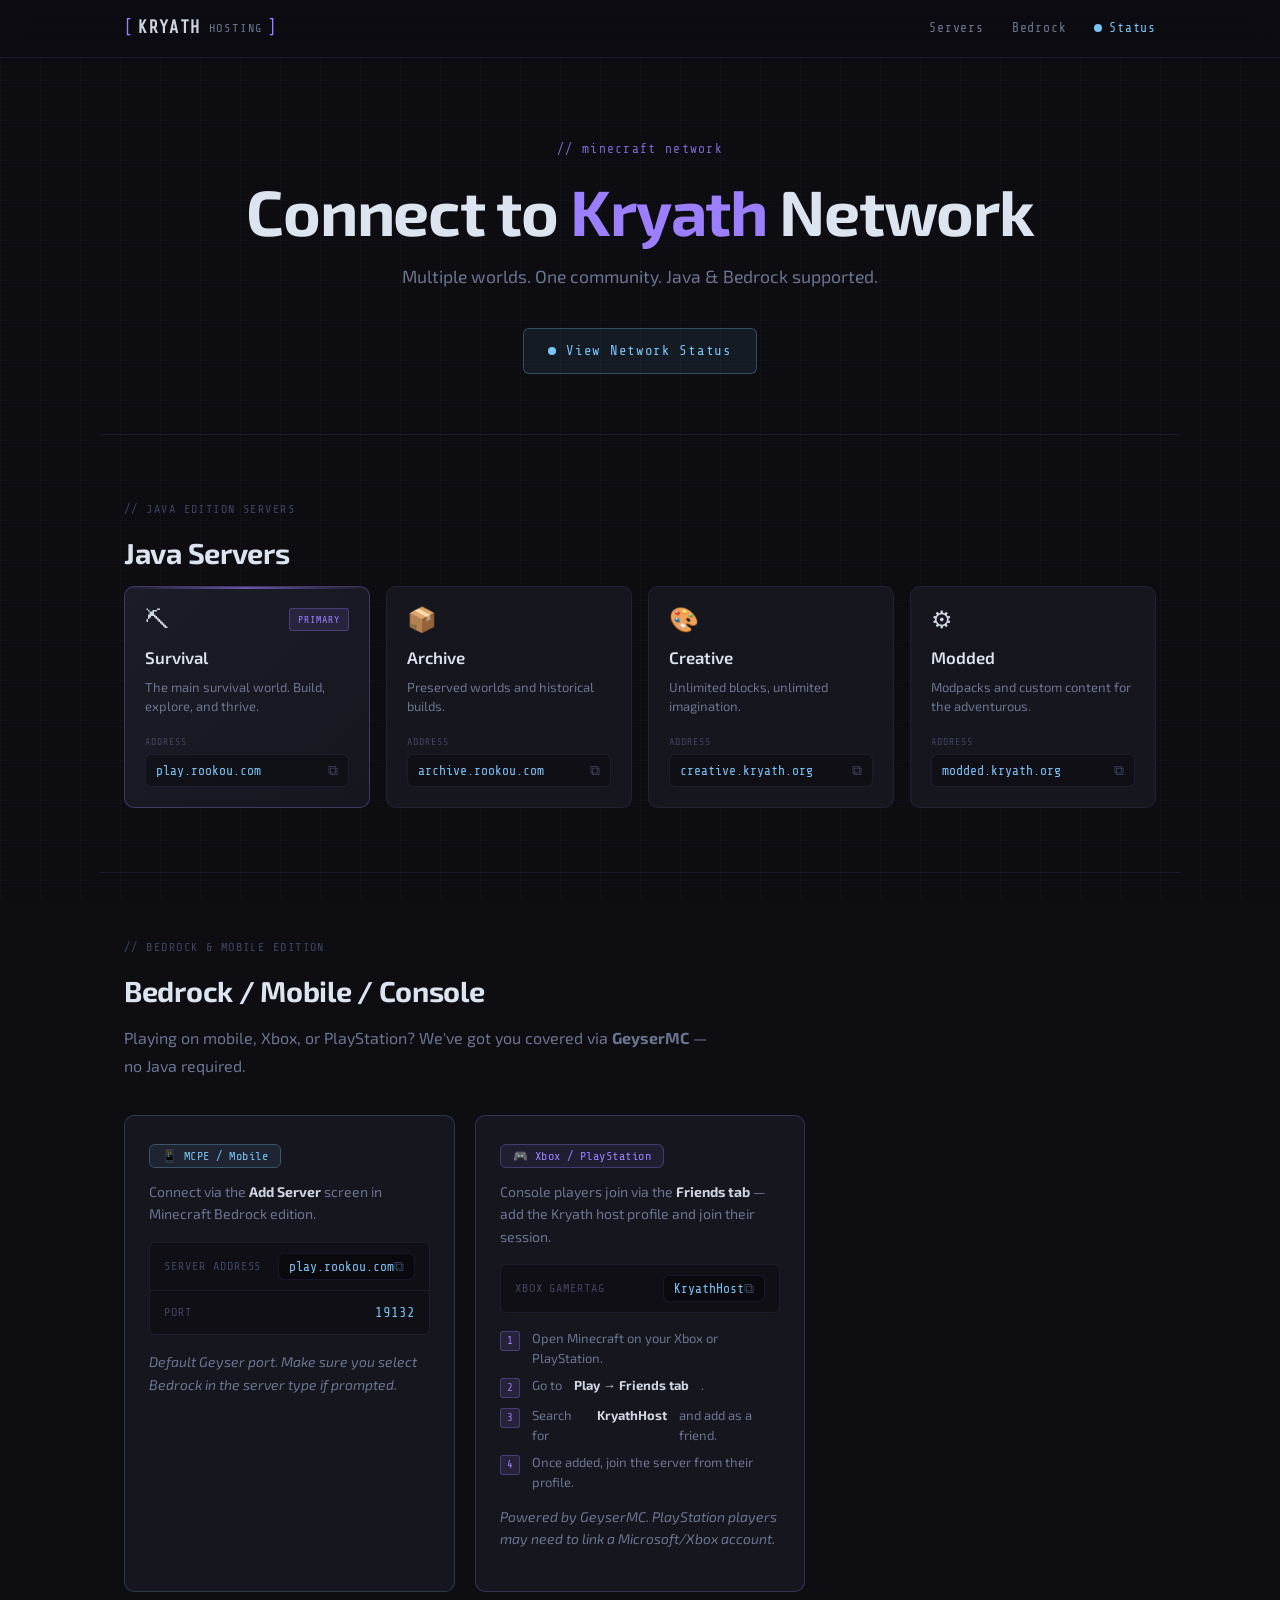
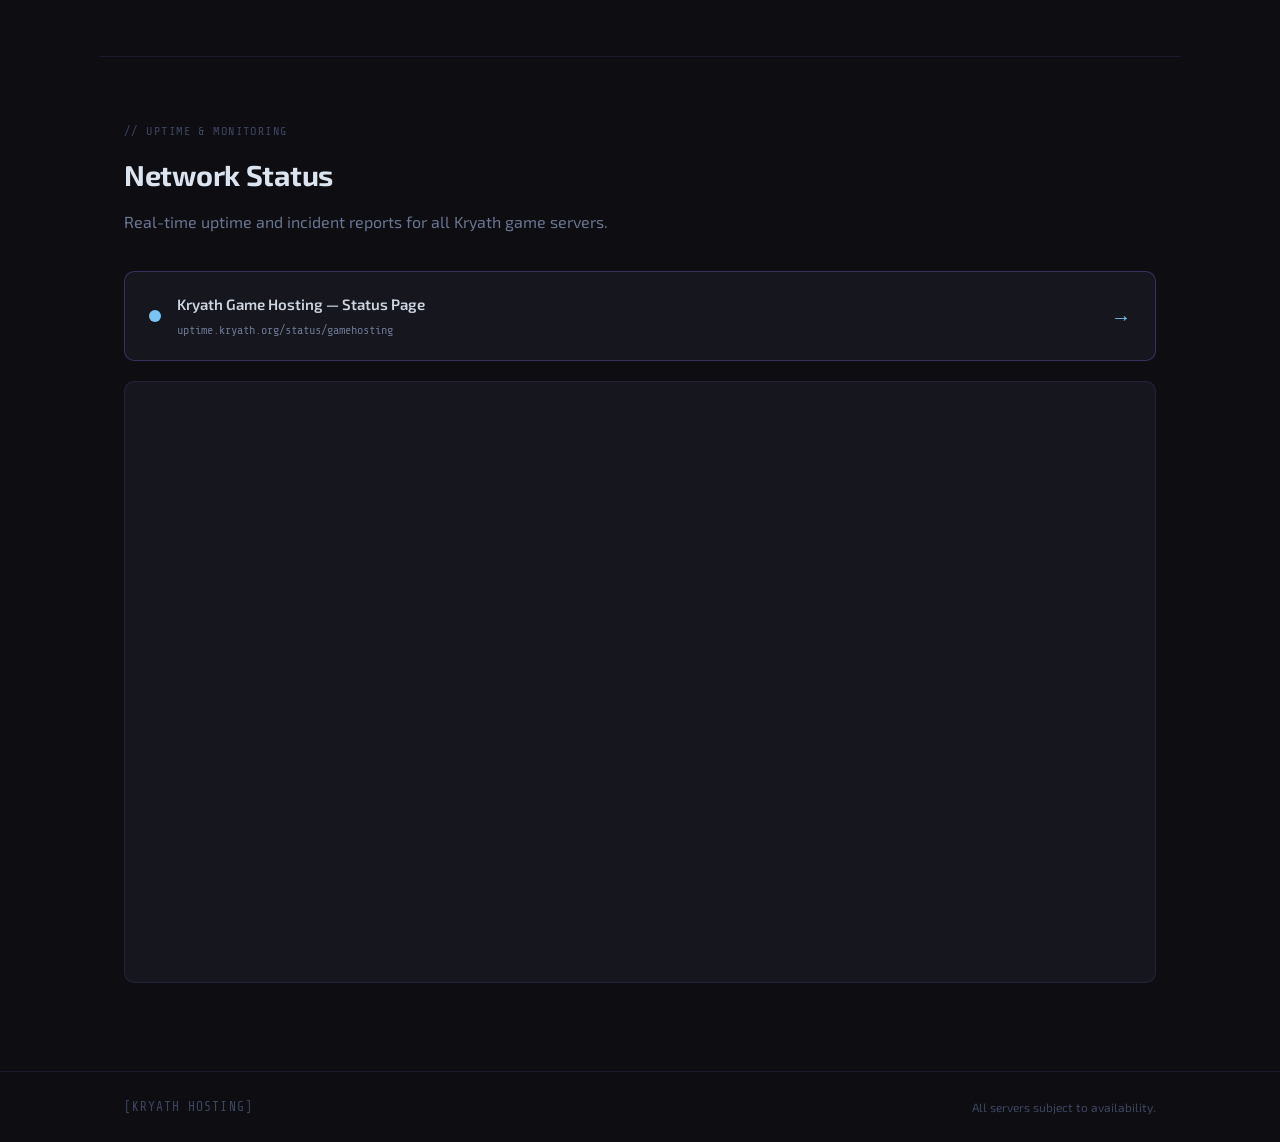
==== index.html @ 5b0176d7 "website" ====
<!DOCTYPE html>
<html lang="en">
<head>
  <meta charset="UTF-8" />
  <meta name="viewport" content="width=device-width, initial-scale=1.0" />
  <title>Kryath Hosting</title>
  <link rel="preconnect" href="https://fonts.googleapis.com" />
  <link rel="preconnect" href="https://fonts.gstatic.com" crossorigin />
  <link href="https://fonts.googleapis.com/css2?family=Share+Tech+Mono&family=Exo+2:wght@300;400;600;700&display=swap" rel="stylesheet" />
  <link rel="stylesheet" href="style.css" />
</head>
<body>

  <div class="grid-bg" aria-hidden="true"></div>
  <div class="scanline" aria-hidden="true"></div>

  <header>
    <div class="header-inner container">
      <div class="logo">
        <span class="logo-bracket">[</span>
        <span class="logo-text">KRYATH</span>
        <span class="logo-sub">HOSTING</span>
        <span class="logo-bracket">]</span>
      </div>
      <nav>
        <a href="#servers">Servers</a>
        <a href="#bedrock">Bedrock</a>
        <a href="#status" class="nav-status">
          <span class="pulse-dot"></span>Status
        </a>
      </nav>
    </div>
  </header>

  <main>

    <section class="hero container">
      <div class="hero-tag">// minecraft network</div>
      <h1>Connect to <span class="accent">Kryath</span> Network</h1>
      <p class="hero-sub">Multiple worlds. One community. Java &amp; Bedrock supported.</p>
      <a href="https://uptime.kryath.org/status/gamehosting" target="_blank" rel="noopener" class="btn-status">
        <span class="pulse-dot"></span>
        View Network Status
      </a>
    </section>

    <section id="servers" class="container section">
      <div class="section-label">// java edition servers</div>
      <h2>Java Servers</h2>
      <div class="server-grid">

        <div class="server-card featured">
          <div class="card-top">
            <div class="server-icon survival" aria-hidden="true">⛏</div>
            <div class="card-badge">Primary</div>
          </div>
          <h3>Survival</h3>
          <p class="card-desc">The main survival world. Build, explore, and thrive.</p>
          <div class="address-block">
            <span class="addr-label">Address</span>
            <button class="addr-copy" data-addr="play.rookou.com" onclick="copyAddr(this)">
              <span class="addr-text">play.rookou.com</span>
              <span class="copy-icon">⧉</span>
            </button>
          </div>
        </div>

        <div class="server-card">
          <div class="card-top">
            <div class="server-icon archive" aria-hidden="true">📦</div>
          </div>
          <h3>Archive</h3>
          <p class="card-desc">Preserved worlds and historical builds.</p>
          <div class="address-block">
            <span class="addr-label">Address</span>
            <button class="addr-copy" data-addr="archive.rookou.com" onclick="copyAddr(this)">
              <span class="addr-text">archive.rookou.com</span>
              <span class="copy-icon">⧉</span>
            </button>
          </div>
        </div>

        <div class="server-card">
          <div class="card-top">
            <div class="server-icon creative" aria-hidden="true">🎨</div>
          </div>
          <h3>Creative</h3>
          <p class="card-desc">Unlimited blocks, unlimited imagination.</p>
          <div class="address-block">
            <span class="addr-label">Address</span>
            <button class="addr-copy" data-addr="creative.kryath.org" onclick="copyAddr(this)">
              <span class="addr-text">creative.kryath.org</span>
              <span class="copy-icon">⧉</span>
            </button>
          </div>
        </div>

        <div class="server-card">
          <div class="card-top">
            <div class="server-icon modded" aria-hidden="true">⚙</div>
          </div>
          <h3>Modded</h3>
          <p class="card-desc">Modpacks and custom content for the adventurous.</p>
          <div class="address-block">
            <span class="addr-label">Address</span>
            <button class="addr-copy" data-addr="modded.kryath.org" onclick="copyAddr(this)">
              <span class="addr-text">modded.kryath.org</span>
              <span class="copy-icon">⧉</span>
            </button>
          </div>
        </div>

        <!-- ADD NEW SERVER CARDS HERE — copy a block from the template below -->

      </div>
    </section>

    <section id="bedrock" class="container section">
      <div class="section-label">// bedrock &amp; mobile edition</div>
      <h2>Bedrock / Mobile / Console</h2>
      <p class="section-intro">Playing on mobile, Xbox, or PlayStation? We've got you covered via <strong>GeyserMC</strong> — no Java required.</p>

      <div class="bedrock-grid">

        <div class="bedrock-card mcpe">
          <div class="bedrock-card-header">
            <span class="platform-badge mcpe-badge">📱 MCPE / Mobile</span>
          </div>
          <p>Connect via the <strong>Add Server</strong> screen in Minecraft Bedrock edition.</p>
          <div class="connection-table">
            <div class="conn-row">
              <span class="conn-key">Server Address</span>
              <button class="addr-copy inline" data-addr="play.rookou.com" onclick="copyAddr(this)">
                <span class="addr-text">play.rookou.com</span>
                <span class="copy-icon">⧉</span>
              </button>
            </div>
            <div class="conn-row">
              <span class="conn-key">Port</span>
              <span class="conn-val mono">19132</span>
            </div>
          </div>
          <p class="card-note">Default Geyser port. Make sure you select <em>Bedrock</em> in the server type if prompted.</p>
        </div>

        <div class="bedrock-card xbox">
          <div class="bedrock-card-header">
            <span class="platform-badge xbox-badge">🎮 Xbox / PlayStation</span>
          </div>
          <p>Console players join via the <strong>Friends tab</strong> — add the Kryath host profile and join their session.</p>
          <div class="connection-table">
            <div class="conn-row">
              <span class="conn-key">Xbox Gamertag</span>
              <button class="addr-copy inline" data-addr="KryathHost" onclick="copyAddr(this)">
                <span class="addr-text">KryathHost</span>
                <span class="copy-icon">⧉</span>
              </button>
            </div>
          </div>
          <ol class="steps">
            <li>Open Minecraft on your Xbox or PlayStation.</li>
            <li>Go to <strong>Play → Friends tab</strong>.</li>
            <li>Search for <strong>KryathHost</strong> and add as a friend.</li>
            <li>Once added, join the server from their profile.</li>
          </ol>
          <p class="card-note">Powered by GeyserMC. PlayStation players may need to link a Microsoft/Xbox account.</p>
        </div>

      </div>
    </section>

    <section id="status" class="container section">
      <div class="section-label">// uptime &amp; monitoring</div>
      <h2>Network Status</h2>
      <p class="section-intro">Real-time uptime and incident reports for all Kryath game servers.</p>
      <a href="https://uptime.kryath.org/status/gamehosting" target="_blank" rel="noopener" class="status-banner">
        <div class="status-banner-left">
          <span class="pulse-dot large"></span>
          <div>
            <span class="status-banner-title">Kryath Game Hosting — Status Page</span>
            <span class="status-banner-url">uptime.kryath.org/status/gamehosting</span>
          </div>
        </div>
        <span class="status-banner-arrow">→</span>
      </a>
      <div class="status-embed-wrap">
        <div class="embed-overlay" id="embedOverlay">
          <span class="pulse-dot"></span>
          <span class="embed-loading">Loading status page&hellip;</span>
        </div>
        <iframe
          src="https://uptime.kryath.org/status/gamehosting"
          title="Kryath Game Hosting Status"
          class="status-embed"
          loading="lazy"
          id="statusFrame"
        ></iframe>
      </div>
    </section>

  </main>

  <footer>
    <div class="container footer-inner">
      <span class="logo-small">[KRYATH HOSTING]</span>
      <span class="footer-copy">All servers subject to availability.</span>
    </div>
  </footer>

  <div class="toast" id="toast">Copied to clipboard!</div>

  <script src="main.js"></script>
</body>
</html>
---- style.css ----
*, *::before, *::after {
  box-sizing: border-box;
  margin: 0;
  padding: 0;
}

:root {
  --bg:          #0d0d12;
  --bg2:         #111118;
  --surface:     #16161f;
  --surface2:    #1c1c28;
  --surface3:    #222230;
  --border:      rgba(120, 100, 200, 0.15);
  --border-bright: rgba(120, 100, 200, 0.35);
  --purple:      #9b7fff;
  --purple-dim:  rgba(155, 127, 255, 0.08);
  --purple-glow: rgba(155, 127, 255, 0.14);
  --purple-dark: #6b50cc;
  --blue:        #7ac4f5;
  --blue-dim:    rgba(122, 196, 245, 0.08);
  --blue-glow:   rgba(122, 196, 245, 0.14);
  --text:        #cdd5e0;
  --text-muted:  #6a7590;
  --text-dim:    #3d4560;
  --yellow:      #f0c060;
  --font-mono:   'Share Tech Mono', monospace;
  --font-body:   'Exo 2', sans-serif;
  --radius:      6px;
  --radius-lg:   10px;
}

html { scroll-behavior: smooth; }

body {
  background: var(--bg);
  color: var(--text);
  font-family: var(--font-body);
  font-size: 16px;
  line-height: 1.7;
  min-height: 100vh;
  overflow-x: hidden;
}

/* grid bg */
.grid-bg {
  position: fixed;
  inset: 0;
  background-image:
    linear-gradient(rgba(120,100,200,0.05) 1px, transparent 1px),
    linear-gradient(90deg, rgba(120,100,200,0.05) 1px, transparent 1px);
  background-size: 40px 40px;
  pointer-events: none;
  z-index: 0;
}
.scanline {
  position: fixed;
  inset: 0;
  background: repeating-linear-gradient(
    0deg,
    transparent,
    transparent 2px,
    rgba(0,0,0,0.04) 2px,
    rgba(0,0,0,0.04) 4px
  );
  pointer-events: none;
  z-index: 0;
}

.container {
  max-width: 1080px;
  margin: 0 auto;
  padding: 0 24px;
  position: relative;
  z-index: 1;
}

/* header */
header {
  position: sticky;
  top: 0;
  z-index: 100;
  background: rgba(13, 13, 18, 0.92);
  backdrop-filter: blur(12px);
  border-bottom: 1px solid var(--border);
}
.header-inner {
  display: flex;
  align-items: center;
  justify-content: space-between;
  padding-top: 14px;
  padding-bottom: 14px;
}
.logo {
  font-family: var(--font-mono);
  font-size: 17px;
  letter-spacing: 0.08em;
  display: flex;
  align-items: center;
  gap: 4px;
}
.logo-bracket { color: var(--purple); }
.logo-text    { color: var(--text); font-weight: 700; }
.logo-sub     { color: var(--text-muted); font-size: 12px; letter-spacing: 0.15em; margin-left: 4px; }

nav { display: flex; align-items: center; gap: 28px; }
nav a {
  font-family: var(--font-mono);
  font-size: 13px;
  letter-spacing: 0.06em;
  color: var(--text-muted);
  text-decoration: none;
  transition: color 0.2s;
}
nav a:hover { color: var(--purple); }
.nav-status { display: flex; align-items: center; gap: 7px; color: var(--blue) !important; }
.nav-status:hover { color: var(--blue) !important; opacity: 0.8; }

/* pulse dot */
.pulse-dot {
  display: inline-block;
  width: 8px; height: 8px;
  border-radius: 50%;
  background: var(--blue);
  animation: pulse 2s ease-in-out infinite;
  flex-shrink: 0;
}
.pulse-dot.large { width: 12px; height: 12px; }
@keyframes pulse {
  0%,100% { opacity:1; box-shadow: 0 0 0 0 rgba(122,196,245,0.5); }
  50%      { opacity:0.7; box-shadow: 0 0 0 5px rgba(122,196,245,0); }
}

/* hero */
.hero { padding: 80px 24px 60px; text-align: center; }
.hero-tag {
  font-family: var(--font-mono);
  font-size: 13px;
  color: var(--purple);
  letter-spacing: 0.1em;
  margin-bottom: 16px;
  opacity: 0.8;
}
.hero h1 {
  font-size: clamp(2.4rem, 6vw, 4rem);
  font-weight: 700;
  letter-spacing: -0.02em;
  line-height: 1.1;
  margin-bottom: 16px;
  color: #dce4f0;
}
.accent { color: var(--purple); }
.hero-sub { font-size: 1.1rem; color: var(--text-muted); margin-bottom: 36px; }

.btn-status {
  display: inline-flex;
  align-items: center;
  gap: 10px;
  background: var(--blue-dim);
  border: 1px solid rgba(122,196,245,0.3);
  color: var(--blue);
  font-family: var(--font-mono);
  font-size: 14px;
  padding: 10px 24px;
  border-radius: var(--radius);
  text-decoration: none;
  letter-spacing: 0.05em;
  transition: background 0.2s, border-color 0.2s;
}
.btn-status:hover { background: var(--blue-glow); border-color: var(--blue); }

/* sections */
.section { padding: 64px 24px; border-top: 1px solid var(--border); }
.section-label {
  font-family: var(--font-mono);
  font-size: 12px;
  color: var(--text-dim);
  letter-spacing: 0.12em;
  margin-bottom: 10px;
  text-transform: uppercase;
}
.section h2 {
  font-size: 1.8rem;
  font-weight: 700;
  color: #dce4f0;
  margin-bottom: 8px;
  letter-spacing: -0.01em;
}
.section-intro { color: var(--text-muted); max-width: 600px; margin-bottom: 36px; }

/* server cards */
.server-grid {
  display: grid;
  grid-template-columns: repeat(auto-fill, minmax(220px, 1fr));
  gap: 16px;
}
.server-card {
  background: var(--surface);
  border: 1px solid var(--border);
  border-radius: var(--radius-lg);
  padding: 20px;
  transition: border-color 0.2s, background 0.2s;
  position: relative;
  overflow: hidden;
}
.server-card::before {
  content: '';
  position: absolute;
  top: 0; left: 0; right: 0;
  height: 2px;
  background: linear-gradient(90deg, transparent, var(--purple), transparent);
  opacity: 0;
  transition: opacity 0.3s;
}
.server-card:hover { border-color: var(--border-bright); background: var(--surface2); }
.server-card:hover::before { opacity: 1; }
.server-card.featured {
  border-color: rgba(155,127,255,0.3);
  background: linear-gradient(135deg, var(--surface2), var(--surface));
}
.server-card.featured::before { opacity: 0.6; }

.card-top {
  display: flex;
  align-items: center;
  justify-content: space-between;
  margin-bottom: 12px;
}
.server-icon { font-size: 24px; line-height: 1; }
.card-badge {
  font-family: var(--font-mono);
  font-size: 10px;
  letter-spacing: 0.1em;
  background: rgba(155,127,255,0.12);
  color: var(--purple);
  border: 1px solid rgba(155,127,255,0.3);
  padding: 2px 8px;
  border-radius: 3px;
  text-transform: uppercase;
}
.server-card h3 { font-size: 1.05rem; font-weight: 600; color: #dce4f0; margin-bottom: 6px; }
.card-desc { font-size: 13px; color: var(--text-muted); margin-bottom: 16px; line-height: 1.5; }

.address-block { display: flex; flex-direction: column; gap: 4px; }
.addr-label {
  font-family: var(--font-mono);
  font-size: 10px;
  color: var(--text-dim);
  letter-spacing: 0.1em;
  text-transform: uppercase;
}
.addr-copy {
  display: flex;
  align-items: center;
  justify-content: space-between;
  background: rgba(0,0,0,0.3);
  border: 1px solid var(--border);
  border-radius: var(--radius);
  padding: 7px 10px;
  cursor: pointer;
  width: 100%;
  transition: border-color 0.2s, background 0.2s;
}
.addr-copy:hover { border-color: var(--purple); background: var(--purple-glow); }
.addr-copy.copied { border-color: var(--blue); background: var(--blue-dim); }
.addr-text { font-family: var(--font-mono); font-size: 13px; color: var(--blue); }
.copy-icon { font-size: 14px; color: var(--text-dim); transition: color 0.2s; }
.addr-copy:hover .copy-icon { color: var(--purple); }
.card-note { font-size: 12px; color: var(--text-dim); margin-top: 10px; font-style: italic; }

/* bedrock */
.bedrock-grid {
  display: grid;
  grid-template-columns: repeat(auto-fill, minmax(300px, 1fr));
  gap: 20px;
}
.bedrock-card {
  background: var(--surface);
  border: 1px solid var(--border);
  border-radius: var(--radius-lg);
  padding: 24px;
}
.bedrock-card.xbox { border-color: rgba(155,127,255,0.25); }
.bedrock-card.mcpe { border-color: rgba(122,196,245,0.2); }
.bedrock-card-header { margin-bottom: 14px; }
.platform-badge {
  font-family: var(--font-mono);
  font-size: 12px;
  padding: 4px 12px;
  border-radius: var(--radius);
  letter-spacing: 0.04em;
}
.mcpe-badge {
  background: var(--blue-dim);
  color: var(--blue);
  border: 1px solid rgba(122,196,245,0.3);
}
.xbox-badge {
  background: var(--purple-dim);
  color: var(--purple);
  border: 1px solid rgba(155,127,255,0.3);
}
.bedrock-card p { font-size: 14px; color: var(--text-muted); margin-bottom: 16px; line-height: 1.6; }
.bedrock-card strong { color: var(--text); }

.connection-table {
  background: rgba(0,0,0,0.3);
  border: 1px solid var(--border);
  border-radius: var(--radius);
  overflow: hidden;
  margin-bottom: 16px;
}
.conn-row {
  display: flex;
  align-items: center;
  justify-content: space-between;
  padding: 10px 14px;
  gap: 12px;
  border-bottom: 1px solid var(--border);
}
.conn-row:last-child { border-bottom: none; }
.conn-key {
  font-family: var(--font-mono);
  font-size: 12px;
  color: var(--text-dim);
  text-transform: uppercase;
  letter-spacing: 0.08em;
  flex-shrink: 0;
}
.conn-val.mono { font-family: var(--font-mono); font-size: 14px; color: var(--blue); }
.addr-copy.inline { padding: 4px 10px; width: auto; }

/* steps */
.steps {
  list-style: none;
  counter-reset: step-counter;
  display: flex;
  flex-direction: column;
  gap: 8px;
  margin-bottom: 14px;
}
.steps li {
  counter-increment: step-counter;
  font-size: 13px;
  color: var(--text-muted);
  display: flex;
  gap: 12px;
  align-items: flex-start;
  line-height: 1.5;
}
.steps li::before {
  content: counter(step-counter);
  font-family: var(--font-mono);
  font-size: 11px;
  color: var(--purple);
  background: rgba(155,127,255,0.12);
  border: 1px solid rgba(155,127,255,0.3);
  width: 20px; height: 20px;
  border-radius: 3px;
  display: flex;
  align-items: center;
  justify-content: center;
  flex-shrink: 0;
  margin-top: 2px;
}
.steps li strong { color: var(--text); }

/* status banner */
.status-banner {
  display: flex;
  align-items: center;
  justify-content: space-between;
  background: var(--surface);
  border: 1px solid var(--border-bright);
  border-radius: var(--radius-lg);
  padding: 20px 24px;
  text-decoration: none;
  transition: background 0.2s, border-color 0.2s;
  margin-bottom: 20px;
}
.status-banner:hover { background: var(--surface2); border-color: var(--blue); }
.status-banner-left { display: flex; align-items: center; gap: 16px; }
.status-banner-title { display: block; font-size: 15px; font-weight: 600; color: var(--text); margin-bottom: 2px; }
.status-banner-url { display: block; font-family: var(--font-mono); font-size: 12px; color: var(--text-muted); }
.status-banner-arrow { font-size: 20px; color: var(--blue); transition: transform 0.2s; }
.status-banner:hover .status-banner-arrow { transform: translateX(4px); }

/* iframe embed */
.status-embed-wrap {
  position: relative;
  border: 1px solid var(--border);
  border-radius: var(--radius-lg);
  overflow: hidden;
  background: var(--surface);
  min-height: 500px;
}
.embed-overlay {
  position: absolute;
  inset: 0;
  display: flex;
  align-items: center;
  justify-content: center;
  gap: 12px;
  font-family: var(--font-mono);
  font-size: 13px;
  color: var(--text-muted);
  background: var(--surface);
  z-index: 2;
  transition: opacity 0.4s;
}
.embed-overlay.hidden { opacity: 0; pointer-events: none; }
.embed-loading { letter-spacing: 0.06em; }
.status-embed {
  display: block;
  width: 100%;
  height: 600px;
  border: none;
  background: transparent;
  position: relative;
  z-index: 1;
}

/* footer */
footer { border-top: 1px solid var(--border); padding: 24px 0; margin-top: 24px; position: relative; z-index: 1; }
.footer-inner { display: flex; align-items: center; justify-content: space-between; }
.logo-small { font-family: var(--font-mono); font-size: 13px; color: var(--text-dim); letter-spacing: 0.08em; }
.footer-copy { font-size: 12px; color: var(--text-dim); }

/* toast */
.toast {
  position: fixed;
  bottom: 28px;
  left: 50%;
  transform: translateX(-50%) translateY(12px);
  background: var(--purple);
  color: #0d0a1e;
  font-family: var(--font-mono);
  font-size: 13px;
  font-weight: 700;
  padding: 8px 20px;
  border-radius: var(--radius);
  opacity: 0;
  pointer-events: none;
  transition: opacity 0.2s, transform 0.2s;
  z-index: 9999;
  letter-spacing: 0.06em;
}
.toast.show { opacity: 1; transform: translateX(-50%) translateY(0); }

/* responsive */
@media (max-width: 600px) {
  nav { gap: 16px; }
  .nav-status span:not(.pulse-dot) { display: none; }
  .hero { padding: 48px 24px 40px; }
  .server-grid { grid-template-columns: 1fr 1fr; }
  .bedrock-grid { grid-template-columns: 1fr; }
  .footer-inner { flex-direction: column; gap: 6px; text-align: center; }
}
@media (max-width: 420px) {
  .server-grid { grid-template-columns: 1fr; }
}
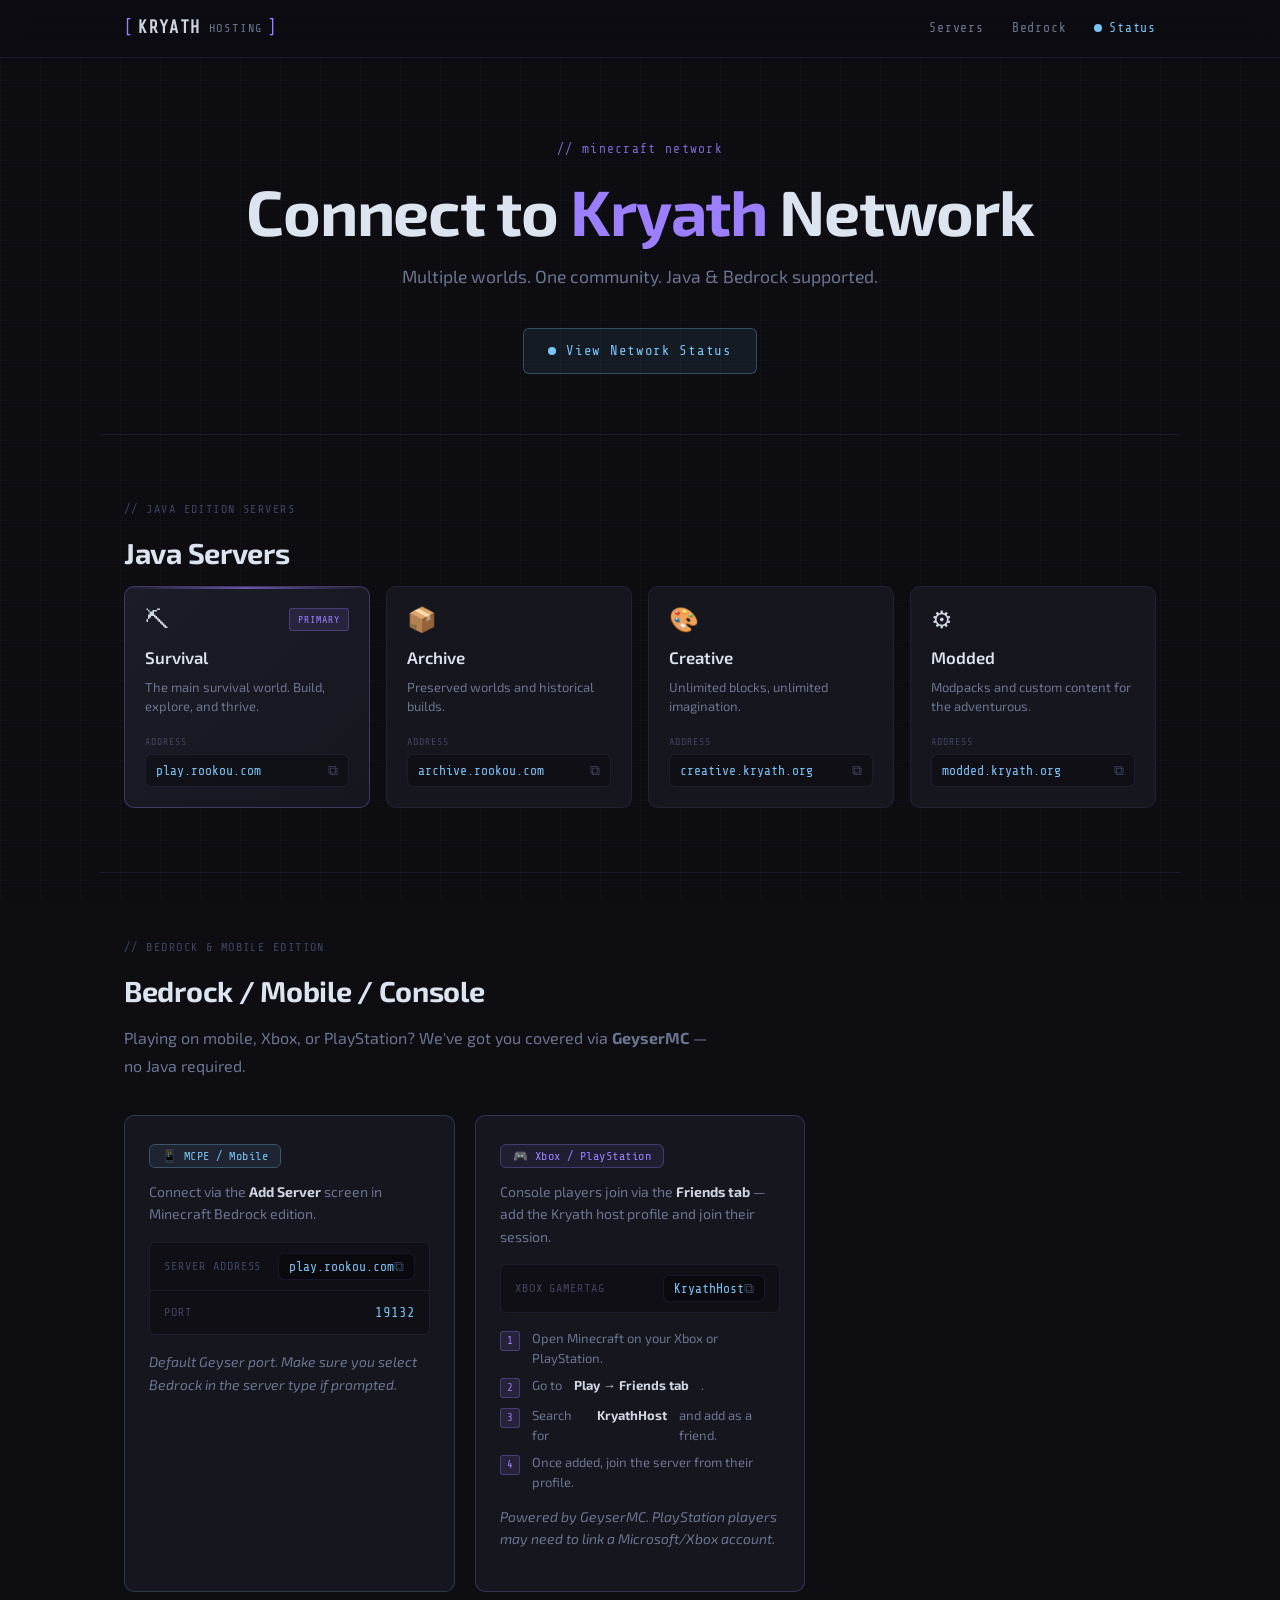
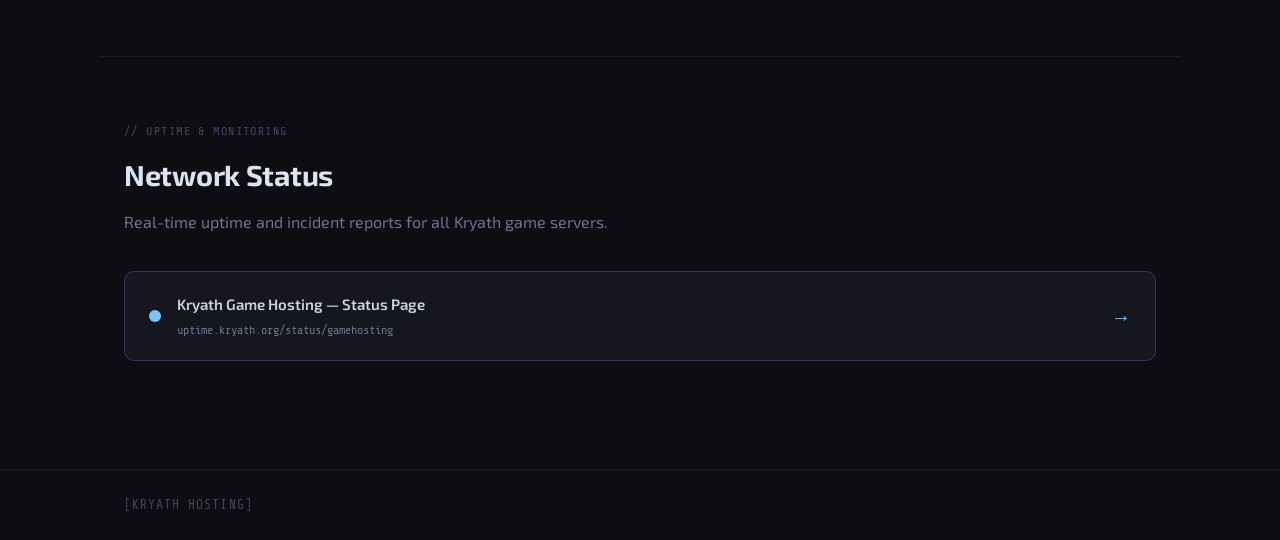
==== commit 70fe115f: "removed dead embed" ====
--- a/index.html
+++ b/index.html
@@ -183,19 +183,6 @@
         </div>
         <span class="status-banner-arrow">→</span>
       </a>
-      <div class="status-embed-wrap">
-        <div class="embed-overlay" id="embedOverlay">
-          <span class="pulse-dot"></span>
-          <span class="embed-loading">Loading status page&hellip;</span>
-        </div>
-        <iframe
-          src="https://uptime.kryath.org/status/gamehosting"
-          title="Kryath Game Hosting Status"
-          class="status-embed"
-          loading="lazy"
-          id="statusFrame"
-        ></iframe>
-      </div>
     </section>
 
   </main>
@@ -203,7 +190,6 @@
   <footer>
     <div class="container footer-inner">
       <span class="logo-small">[KRYATH HOSTING]</span>
-      <span class="footer-copy">All servers subject to availability.</span>
     </div>
   </footer>
 
--- a/style.css
+++ b/style.css
@@ -384,41 +384,6 @@
 .status-banner-arrow { font-size: 20px; color: var(--blue); transition: transform 0.2s; }
 .status-banner:hover .status-banner-arrow { transform: translateX(4px); }
 
-/* iframe embed */
-.status-embed-wrap {
-  position: relative;
-  border: 1px solid var(--border);
-  border-radius: var(--radius-lg);
-  overflow: hidden;
-  background: var(--surface);
-  min-height: 500px;
-}
-.embed-overlay {
-  position: absolute;
-  inset: 0;
-  display: flex;
-  align-items: center;
-  justify-content: center;
-  gap: 12px;
-  font-family: var(--font-mono);
-  font-size: 13px;
-  color: var(--text-muted);
-  background: var(--surface);
-  z-index: 2;
-  transition: opacity 0.4s;
-}
-.embed-overlay.hidden { opacity: 0; pointer-events: none; }
-.embed-loading { letter-spacing: 0.06em; }
-.status-embed {
-  display: block;
-  width: 100%;
-  height: 600px;
-  border: none;
-  background: transparent;
-  position: relative;
-  z-index: 1;
-}
-
 /* footer */
 footer { border-top: 1px solid var(--border); padding: 24px 0; margin-top: 24px; position: relative; z-index: 1; }
 .footer-inner { display: flex; align-items: center; justify-content: space-between; }
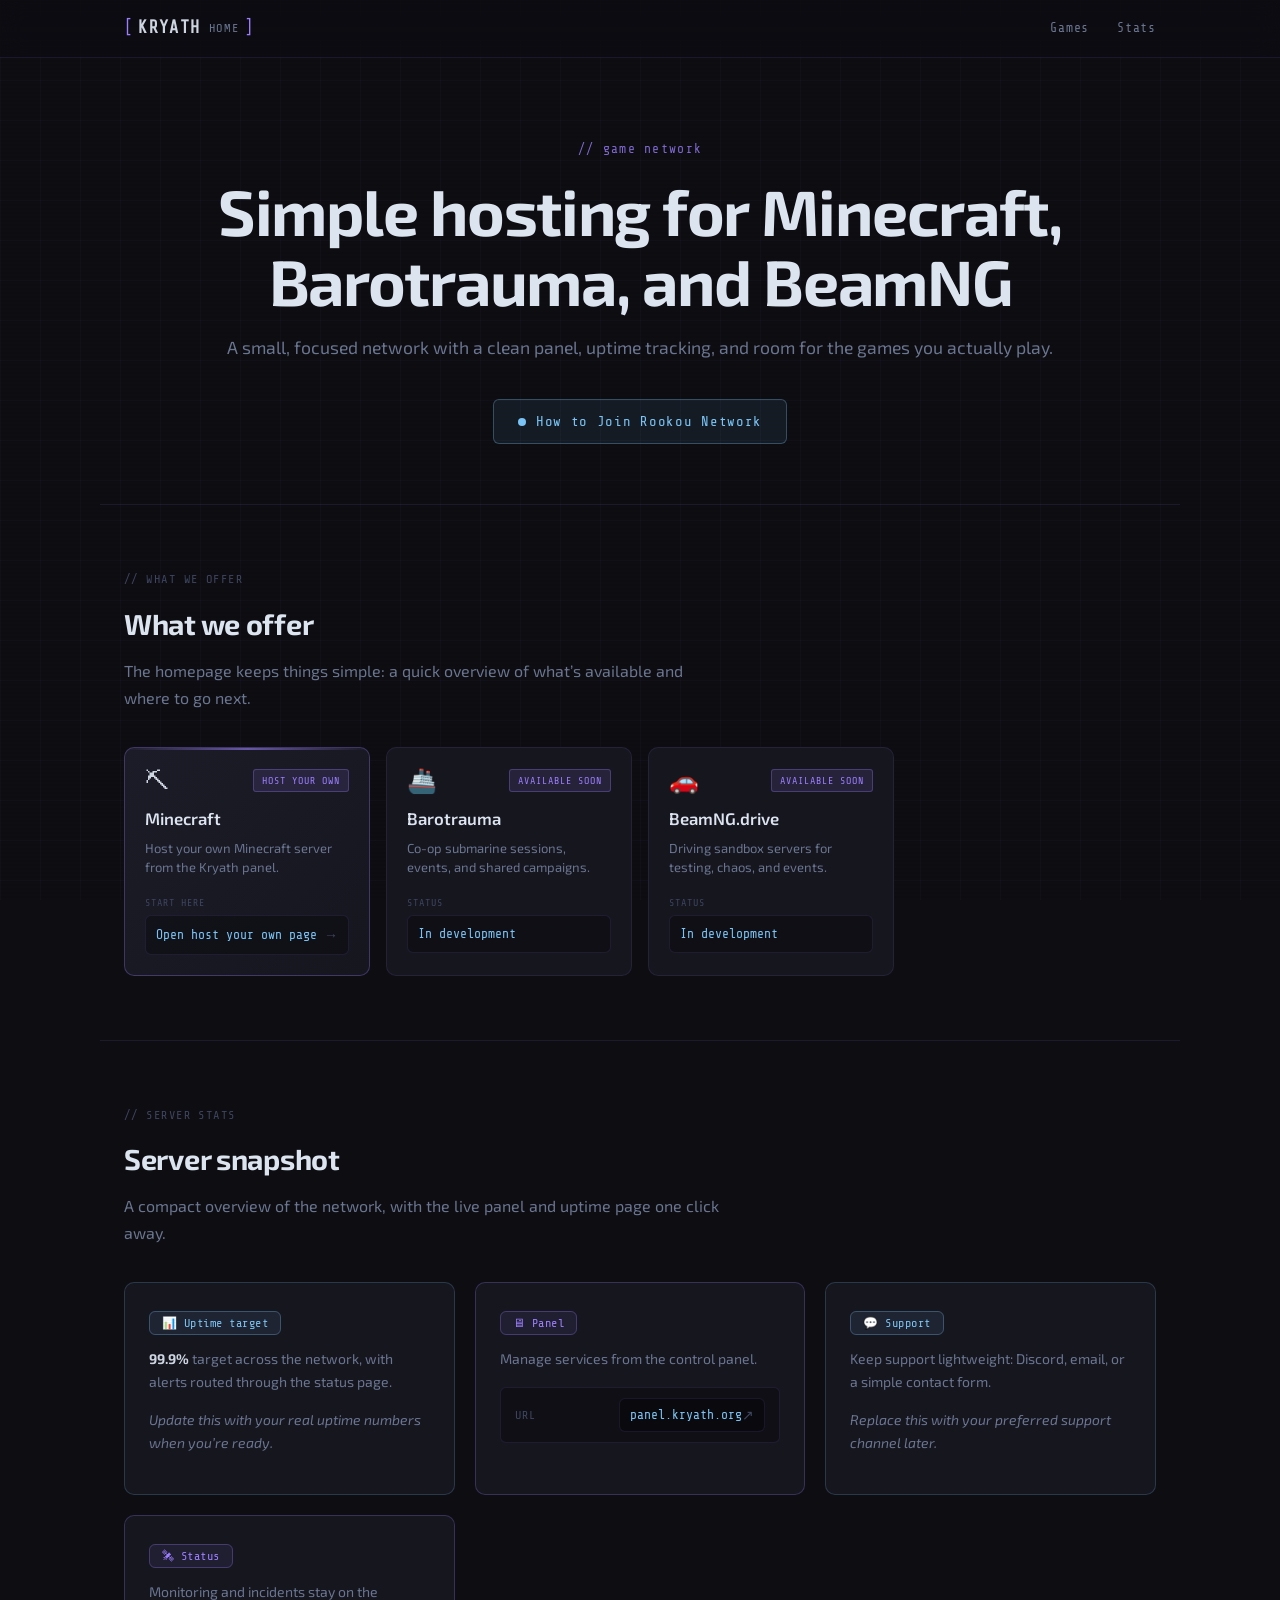
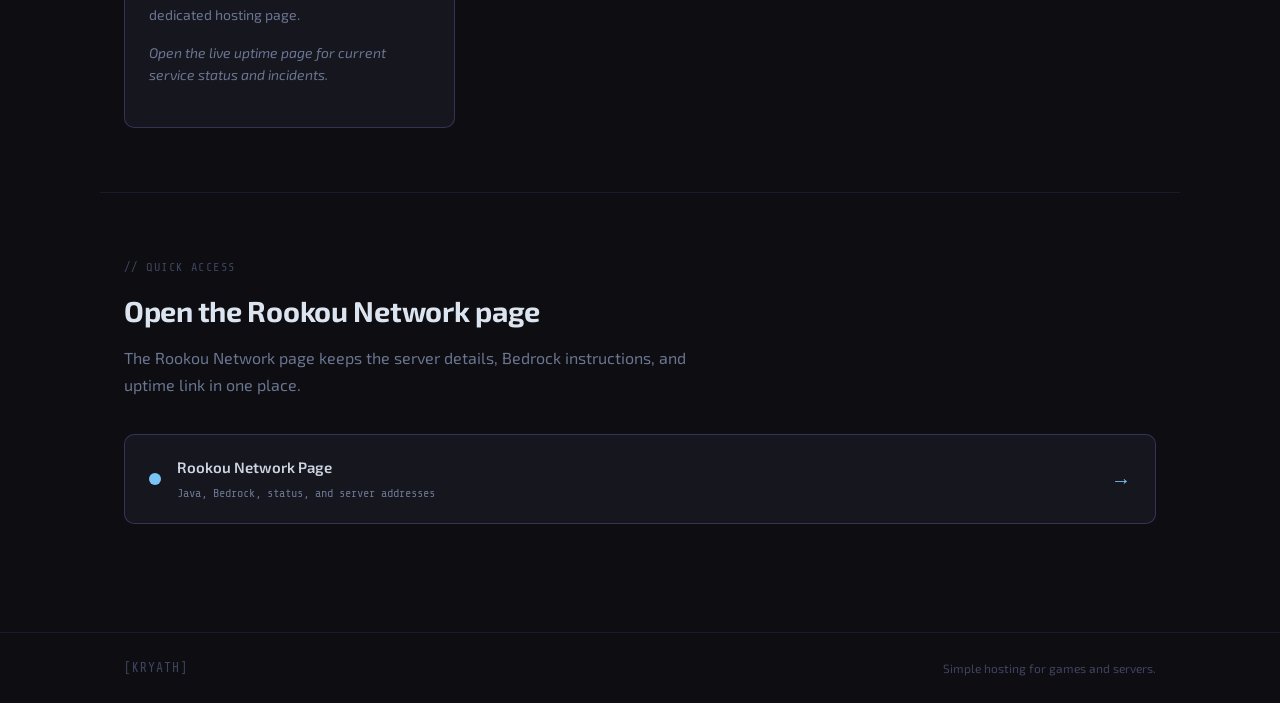
==== commit fe18e7e6: "updated info" ====
--- a/index.html
+++ b/index.html
@@ -3,7 +3,7 @@
 <head>
   <meta charset="UTF-8" />
   <meta name="viewport" content="width=device-width, initial-scale=1.0" />
-  <title>Kryath Hosting</title>
+  <title>Kryath</title>
   <link rel="preconnect" href="https://fonts.googleapis.com" />
   <link rel="preconnect" href="https://fonts.gstatic.com" crossorigin />
   <link href="https://fonts.googleapis.com/css2?family=Share+Tech+Mono&family=Exo+2:wght@300;400;600;700&display=swap" rel="stylesheet" />
@@ -19,15 +19,12 @@
       <div class="logo">
         <span class="logo-bracket">[</span>
         <span class="logo-text">KRYATH</span>
-        <span class="logo-sub">HOSTING</span>
+        <span class="logo-sub">HOME</span>
         <span class="logo-bracket">]</span>
       </div>
       <nav>
-        <a href="#servers">Servers</a>
-        <a href="#bedrock">Bedrock</a>
-        <a href="#status" class="nav-status">
-          <span class="pulse-dot"></span>Status
-        </a>
+        <a href="#games">Games</a>
+        <a href="#stats">Stats</a>
       </nav>
     </div>
   </header>
@@ -35,150 +32,132 @@
   <main>
 
     <section class="hero container">
-      <div class="hero-tag">// minecraft network</div>
-      <h1>Connect to <span class="accent">Kryath</span> Network</h1>
-      <p class="hero-sub">Multiple worlds. One community. Java &amp; Bedrock supported.</p>
-      <a href="https://uptime.kryath.org/status/gamehosting" target="_blank" rel="noopener" class="btn-status">
-        <span class="pulse-dot"></span>
-        View Network Status
-      </a>
+      <div class="hero-tag">// game network</div>
+      <h1>Simple hosting for Minecraft, Barotrauma, and BeamNG</h1>
+      <p class="hero-sub">A small, focused network with a clean panel, uptime tracking, and room for the games you actually play.</p>
+      <div class="hero-actions">
+        <a href="rookounetwork.html" class="btn-status">
+          <span class="pulse-dot"></span>
+          How to Join Rookou Network
+        </a>
+      </div>
     </section>
 
-    <section id="servers" class="container section">
-      <div class="section-label">// java edition servers</div>
-      <h2>Java Servers</h2>
+    <section id="games" class="container section">
+      <div class="section-label">// what we offer</div>
+      <h2>What we offer</h2>
+      <p class="section-intro">The homepage keeps things simple: a quick overview of what’s available and where to go next.</p>
       <div class="server-grid">
 
-        <div class="server-card featured">
+        <a class="server-card featured card-link" href="host.html" aria-label="Open host your own Minecraft page">
           <div class="card-top">
             <div class="server-icon survival" aria-hidden="true">⛏</div>
-            <div class="card-badge">Primary</div>
+            <div class="card-badge">Host your own</div>
           </div>
-          <h3>Survival</h3>
-          <p class="card-desc">The main survival world. Build, explore, and thrive.</p>
+          <h3>Minecraft</h3>
+          <p class="card-desc">Host your own Minecraft server from the Kryath panel.</p>
           <div class="address-block">
-            <span class="addr-label">Address</span>
-            <button class="addr-copy" data-addr="play.rookou.com" onclick="copyAddr(this)">
-              <span class="addr-text">play.rookou.com</span>
-              <span class="copy-icon">⧉</span>
-            </button>
+            <span class="addr-label">Start here</span>
+            <span class="addr-copy static">
+              <span class="addr-text">Open host your own page</span>
+              <span class="copy-icon">→</span>
+            </span>
+          </div>
+        </a>
+
+        <div class="server-card">
+          <div class="card-top">
+            <div class="server-icon archive" aria-hidden="true">🚢</div>
+            <div class="card-badge">Available soon</div>
+          </div>
+          <h3>Barotrauma</h3>
+          <p class="card-desc">Co-op submarine sessions, events, and shared campaigns.</p>
+          <div class="address-block">
+            <span class="addr-label">Status</span>
+            <span class="addr-copy static">
+              <span class="addr-text">In development</span>
+            </span>
           </div>
         </div>
 
         <div class="server-card">
           <div class="card-top">
-            <div class="server-icon archive" aria-hidden="true">📦</div>
+            <div class="server-icon creative" aria-hidden="true">🚗</div>
+            <div class="card-badge">Available soon</div>
           </div>
-          <h3>Archive</h3>
-          <p class="card-desc">Preserved worlds and historical builds.</p>
+          <h3>BeamNG.drive</h3>
+          <p class="card-desc">Driving sandbox servers for testing, chaos, and events.</p>
           <div class="address-block">
-            <span class="addr-label">Address</span>
-            <button class="addr-copy" data-addr="archive.rookou.com" onclick="copyAddr(this)">
-              <span class="addr-text">archive.rookou.com</span>
-              <span class="copy-icon">⧉</span>
-            </button>
+            <span class="addr-label">Status</span>
+            <span class="addr-copy static">
+              <span class="addr-text">In development</span>
+            </span>
           </div>
         </div>
-
-        <div class="server-card">
-          <div class="card-top">
-            <div class="server-icon creative" aria-hidden="true">🎨</div>
-          </div>
-          <h3>Creative</h3>
-          <p class="card-desc">Unlimited blocks, unlimited imagination.</p>
-          <div class="address-block">
-            <span class="addr-label">Address</span>
-            <button class="addr-copy" data-addr="creative.kryath.org" onclick="copyAddr(this)">
-              <span class="addr-text">creative.kryath.org</span>
-              <span class="copy-icon">⧉</span>
-            </button>
-          </div>
-        </div>
-
-        <div class="server-card">
-          <div class="card-top">
-            <div class="server-icon modded" aria-hidden="true">⚙</div>
-          </div>
-          <h3>Modded</h3>
-          <p class="card-desc">Modpacks and custom content for the adventurous.</p>
-          <div class="address-block">
-            <span class="addr-label">Address</span>
-            <button class="addr-copy" data-addr="modded.kryath.org" onclick="copyAddr(this)">
-              <span class="addr-text">modded.kryath.org</span>
-              <span class="copy-icon">⧉</span>
-            </button>
-          </div>
-        </div>
-
-        <!-- ADD NEW SERVER CARDS HERE — copy a block from the template below -->
 
       </div>
     </section>
 
-    <section id="bedrock" class="container section">
-      <div class="section-label">// bedrock &amp; mobile edition</div>
-      <h2>Bedrock / Mobile / Console</h2>
-      <p class="section-intro">Playing on mobile, Xbox, or PlayStation? We've got you covered via <strong>GeyserMC</strong> — no Java required.</p>
+    <section id="stats" class="container section">
+      <div class="section-label">// server stats</div>
+      <h2>Server snapshot</h2>
+      <p class="section-intro">A compact overview of the network, with the live panel and uptime page one click away.</p>
 
       <div class="bedrock-grid">
 
         <div class="bedrock-card mcpe">
           <div class="bedrock-card-header">
-            <span class="platform-badge mcpe-badge">📱 MCPE / Mobile</span>
+            <span class="platform-badge mcpe-badge">📊 Uptime target</span>
           </div>
-          <p>Connect via the <strong>Add Server</strong> screen in Minecraft Bedrock edition.</p>
+          <p><strong>99.9%</strong> target across the network, with alerts routed through the status page.</p>
+          <p class="card-note">Update this with your real uptime numbers when you’re ready.</p>
+        </div>
+
+        <a class="bedrock-card xbox card-link" href="https://panel.kryath.org" target="_blank" rel="noopener" aria-label="Open server panel">
+          <div class="bedrock-card-header">
+            <span class="platform-badge xbox-badge">🖥 Panel</span>
+          </div>
+          <p>Manage services from the control panel.</p>
           <div class="connection-table">
             <div class="conn-row">
-              <span class="conn-key">Server Address</span>
-              <button class="addr-copy inline" data-addr="play.rookou.com" onclick="copyAddr(this)">
-                <span class="addr-text">play.rookou.com</span>
-                <span class="copy-icon">⧉</span>
-              </button>
-            </div>
-            <div class="conn-row">
-              <span class="conn-key">Port</span>
-              <span class="conn-val mono">19132</span>
+              <span class="conn-key">URL</span>
+              <span class="addr-copy inline static">
+                <span class="addr-text">panel.kryath.org</span>
+                <span class="copy-icon">↗</span>
+              </span>
             </div>
           </div>
-          <p class="card-note">Default Geyser port. Make sure you select <em>Bedrock</em> in the server type if prompted.</p>
+        </a>
+
+        <div class="bedrock-card mcpe">
+          <div class="bedrock-card-header">
+            <span class="platform-badge mcpe-badge">💬 Support</span>
+          </div>
+          <p>Keep support lightweight: Discord, email, or a simple contact form.</p>
+          <p class="card-note">Replace this with your preferred support channel later.</p>
         </div>
 
-        <div class="bedrock-card xbox">
+        <a class="bedrock-card xbox card-link" href="https://uptime.kryath.org/status/gamehosting" target="_blank" rel="noopener" aria-label="Open live uptime status page">
           <div class="bedrock-card-header">
-            <span class="platform-badge xbox-badge">🎮 Xbox / PlayStation</span>
+            <span class="platform-badge xbox-badge">🛰 Status</span>
           </div>
-          <p>Console players join via the <strong>Friends tab</strong> — add the Kryath host profile and join their session.</p>
-          <div class="connection-table">
-            <div class="conn-row">
-              <span class="conn-key">Xbox Gamertag</span>
-              <button class="addr-copy inline" data-addr="KryathHost" onclick="copyAddr(this)">
-                <span class="addr-text">KryathHost</span>
-                <span class="copy-icon">⧉</span>
-              </button>
-            </div>
-          </div>
-          <ol class="steps">
-            <li>Open Minecraft on your Xbox or PlayStation.</li>
-            <li>Go to <strong>Play → Friends tab</strong>.</li>
-            <li>Search for <strong>KryathHost</strong> and add as a friend.</li>
-            <li>Once added, join the server from their profile.</li>
-          </ol>
-          <p class="card-note">Powered by GeyserMC. PlayStation players may need to link a Microsoft/Xbox account.</p>
-        </div>
+          <p>Monitoring and incidents stay on the dedicated hosting page.</p>
+          <p class="card-note">Open the live uptime page for current service status and incidents.</p>
+        </a>
 
       </div>
     </section>
 
-    <section id="status" class="container section">
-      <div class="section-label">// uptime &amp; monitoring</div>
-      <h2>Network Status</h2>
-      <p class="section-intro">Real-time uptime and incident reports for all Kryath game servers.</p>
-      <a href="https://uptime.kryath.org/status/gamehosting" target="_blank" rel="noopener" class="status-banner">
+    <section class="container section">
+      <div class="section-label">// quick access</div>
+      <h2>Open the Rookou Network page</h2>
+      <p class="section-intro">The Rookou Network page keeps the server details, Bedrock instructions, and uptime link in one place.</p>
+      <a href="rookounetwork.html" target="_self" class="status-banner">
         <div class="status-banner-left">
           <span class="pulse-dot large"></span>
           <div>
-            <span class="status-banner-title">Kryath Game Hosting — Status Page</span>
-            <span class="status-banner-url">uptime.kryath.org/status/gamehosting</span>
+            <span class="status-banner-title">Rookou Network Page</span>
+            <span class="status-banner-url">Java, Bedrock, status, and server addresses</span>
           </div>
         </div>
         <span class="status-banner-arrow">→</span>
@@ -189,11 +168,10 @@
 
   <footer>
     <div class="container footer-inner">
-      <span class="logo-small">[KRYATH HOSTING]</span>
+      <span class="logo-small">[KRYATH]</span>
+      <span class="footer-copy">Simple hosting for games and servers.</span>
     </div>
   </footer>
-
-  <div class="toast" id="toast">Copied to clipboard!</div>
 
   <script src="main.js"></script>
 </body>
--- a/style.css
+++ b/style.css
@@ -167,6 +167,21 @@
   transition: background 0.2s, border-color 0.2s;
 }
 .btn-status:hover { background: var(--blue-glow); border-color: var(--blue); }
+.btn-status.secondary {
+  background: transparent;
+  color: var(--text);
+  border-color: var(--border-bright);
+}
+.btn-status.secondary:hover {
+  background: var(--surface2);
+  border-color: var(--blue);
+}
+.hero-actions {
+  display: flex;
+  justify-content: center;
+  gap: 12px;
+  flex-wrap: wrap;
+}
 
 /* sections */
 .section { padding: 64px 24px; border-top: 1px solid var(--border); }
@@ -202,6 +217,13 @@
   position: relative;
   overflow: hidden;
 }
+.server-card.card-link,
+.bedrock-card.card-link {
+  display: block;
+  color: inherit;
+  text-decoration: none;
+  cursor: pointer;
+}
 .server-card::before {
   content: '';
   position: absolute;
@@ -265,6 +287,12 @@
 .addr-text { font-family: var(--font-mono); font-size: 13px; color: var(--blue); }
 .copy-icon { font-size: 14px; color: var(--text-dim); transition: color 0.2s; }
 .addr-copy:hover .copy-icon { color: var(--purple); }
+.addr-copy.static {
+  cursor: default;
+  pointer-events: none;
+  text-decoration: none;
+}
+.addr-copy.static:hover { border-color: var(--border); background: rgba(0,0,0,0.3); }
 .card-note { font-size: 12px; color: var(--text-dim); margin-top: 10px; font-style: italic; }
 
 /* bedrock */
@@ -278,7 +306,9 @@
   border: 1px solid var(--border);
   border-radius: var(--radius-lg);
   padding: 24px;
-}
+  transition: border-color 0.2s, background 0.2s;
+}
+.bedrock-card.card-link:hover { border-color: var(--border-bright); background: var(--surface2); }
 .bedrock-card.xbox { border-color: rgba(155,127,255,0.25); }
 .bedrock-card.mcpe { border-color: rgba(122,196,245,0.2); }
 .bedrock-card-header { margin-bottom: 14px; }
@@ -416,6 +446,8 @@
   nav { gap: 16px; }
   .nav-status span:not(.pulse-dot) { display: none; }
   .hero { padding: 48px 24px 40px; }
+  .hero-actions { flex-direction: column; align-items: stretch; }
+  .hero-actions .btn-status { justify-content: center; }
   .server-grid { grid-template-columns: 1fr 1fr; }
   .bedrock-grid { grid-template-columns: 1fr; }
   .footer-inner { flex-direction: column; gap: 6px; text-align: center; }
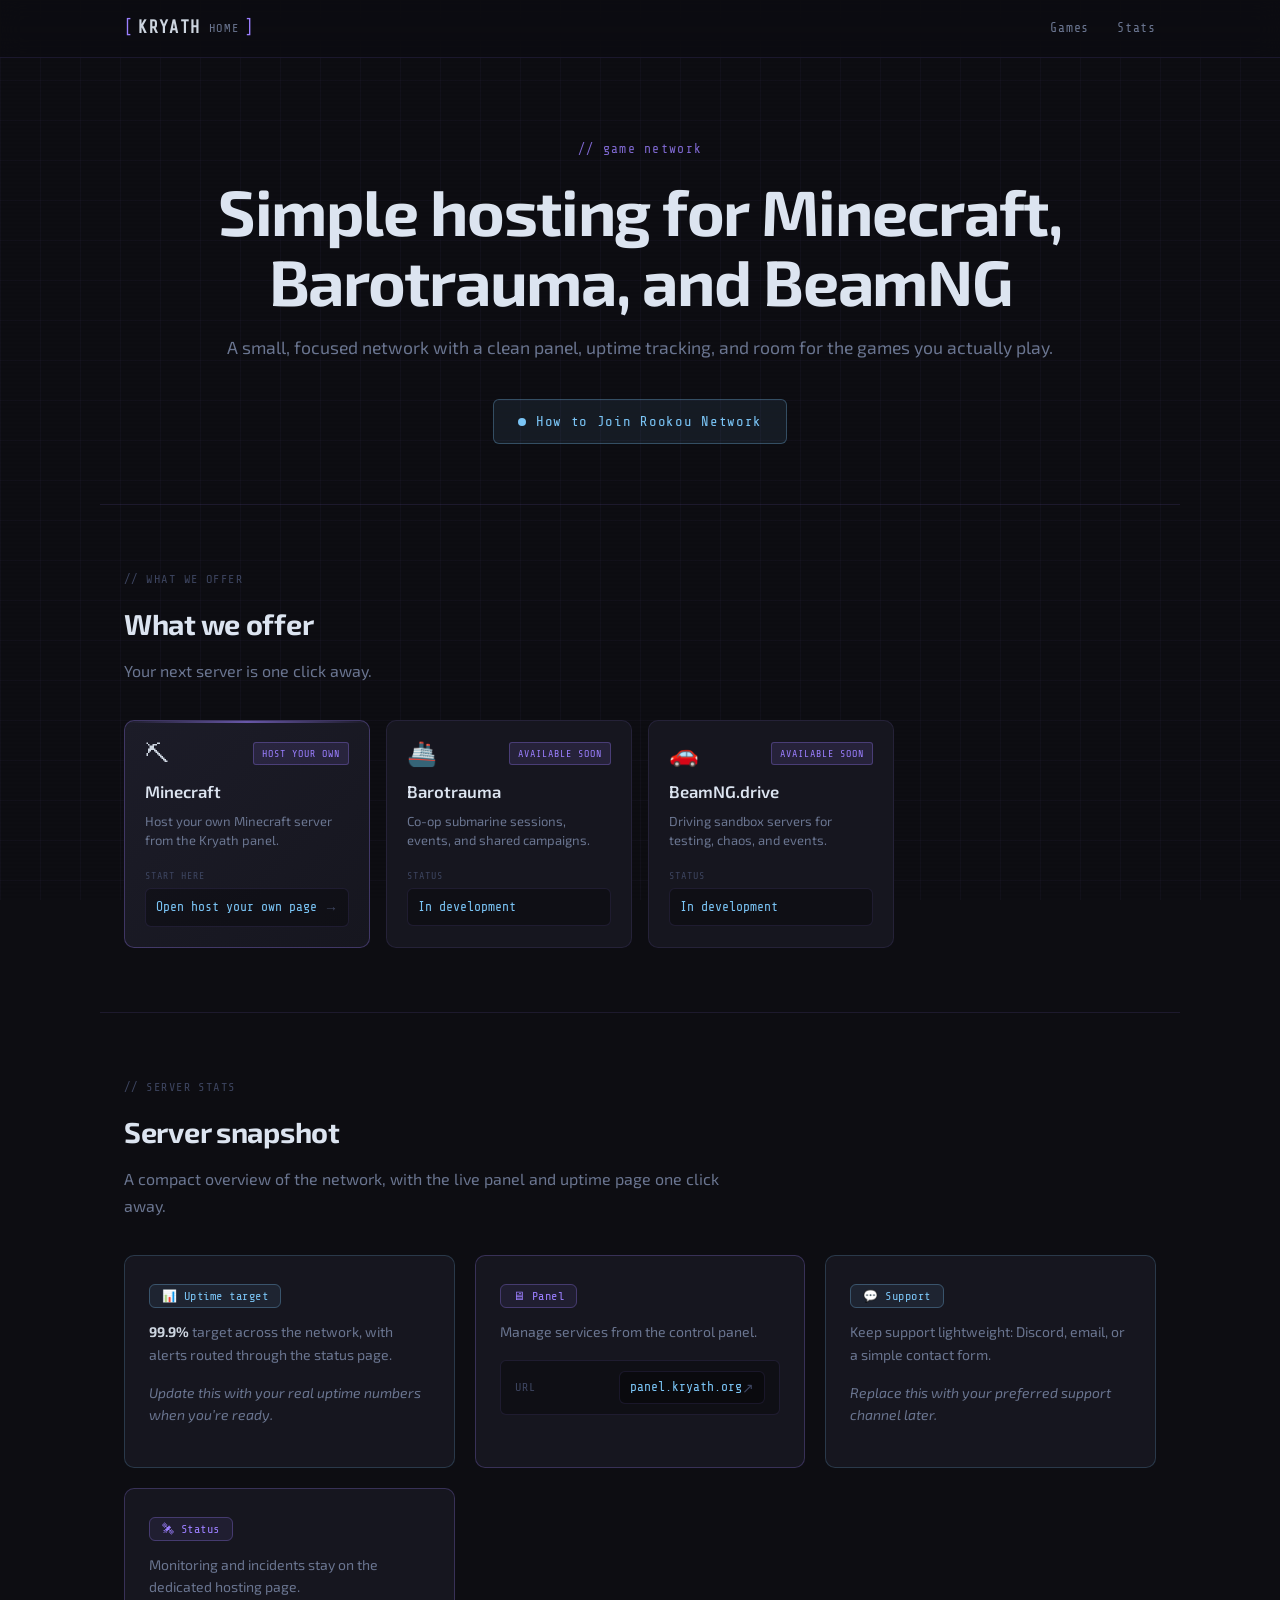
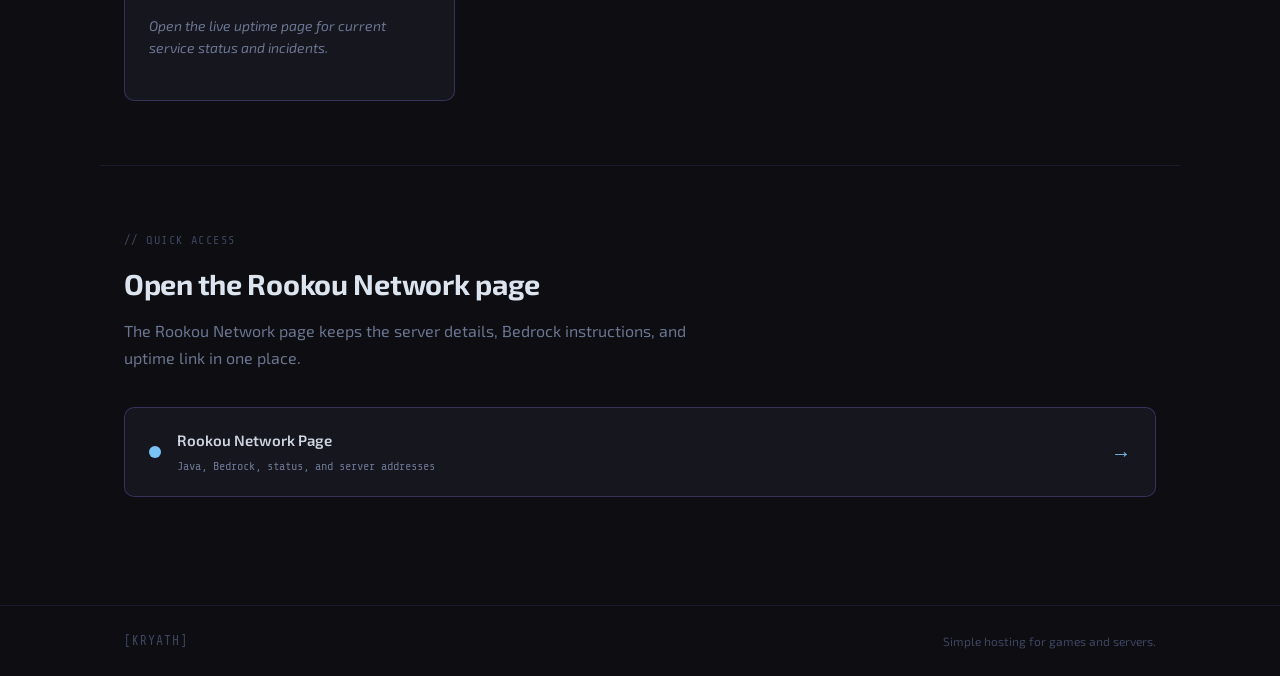
==== commit b43c4ccf: "Update index.html" ====
--- a/index.html
+++ b/index.html
@@ -36,7 +36,7 @@
       <h1>Simple hosting for Minecraft, Barotrauma, and BeamNG</h1>
       <p class="hero-sub">A small, focused network with a clean panel, uptime tracking, and room for the games you actually play.</p>
       <div class="hero-actions">
-        <a href="rookounetwork.html" class="btn-status">
+        <a href="rookounetwork/" class="btn-status">
           <span class="pulse-dot"></span>
           How to Join Rookou Network
         </a>
@@ -46,10 +46,10 @@
     <section id="games" class="container section">
       <div class="section-label">// what we offer</div>
       <h2>What we offer</h2>
-      <p class="section-intro">The homepage keeps things simple: a quick overview of what’s available and where to go next.</p>
+      <p class="section-intro">Your next server is one click away.</p>
       <div class="server-grid">
 
-        <a class="server-card featured card-link" href="host.html" aria-label="Open host your own Minecraft page">
+        <a class="server-card featured card-link" href="host/" aria-label="Open host your own Minecraft page">
           <div class="card-top">
             <div class="server-icon survival" aria-hidden="true">⛏</div>
             <div class="card-badge">Host your own</div>
@@ -152,7 +152,7 @@
       <div class="section-label">// quick access</div>
       <h2>Open the Rookou Network page</h2>
       <p class="section-intro">The Rookou Network page keeps the server details, Bedrock instructions, and uptime link in one place.</p>
-      <a href="rookounetwork.html" target="_self" class="status-banner">
+      <a href="rookounetwork/" target="_self" class="status-banner">
         <div class="status-banner-left">
           <span class="pulse-dot large"></span>
           <div>
